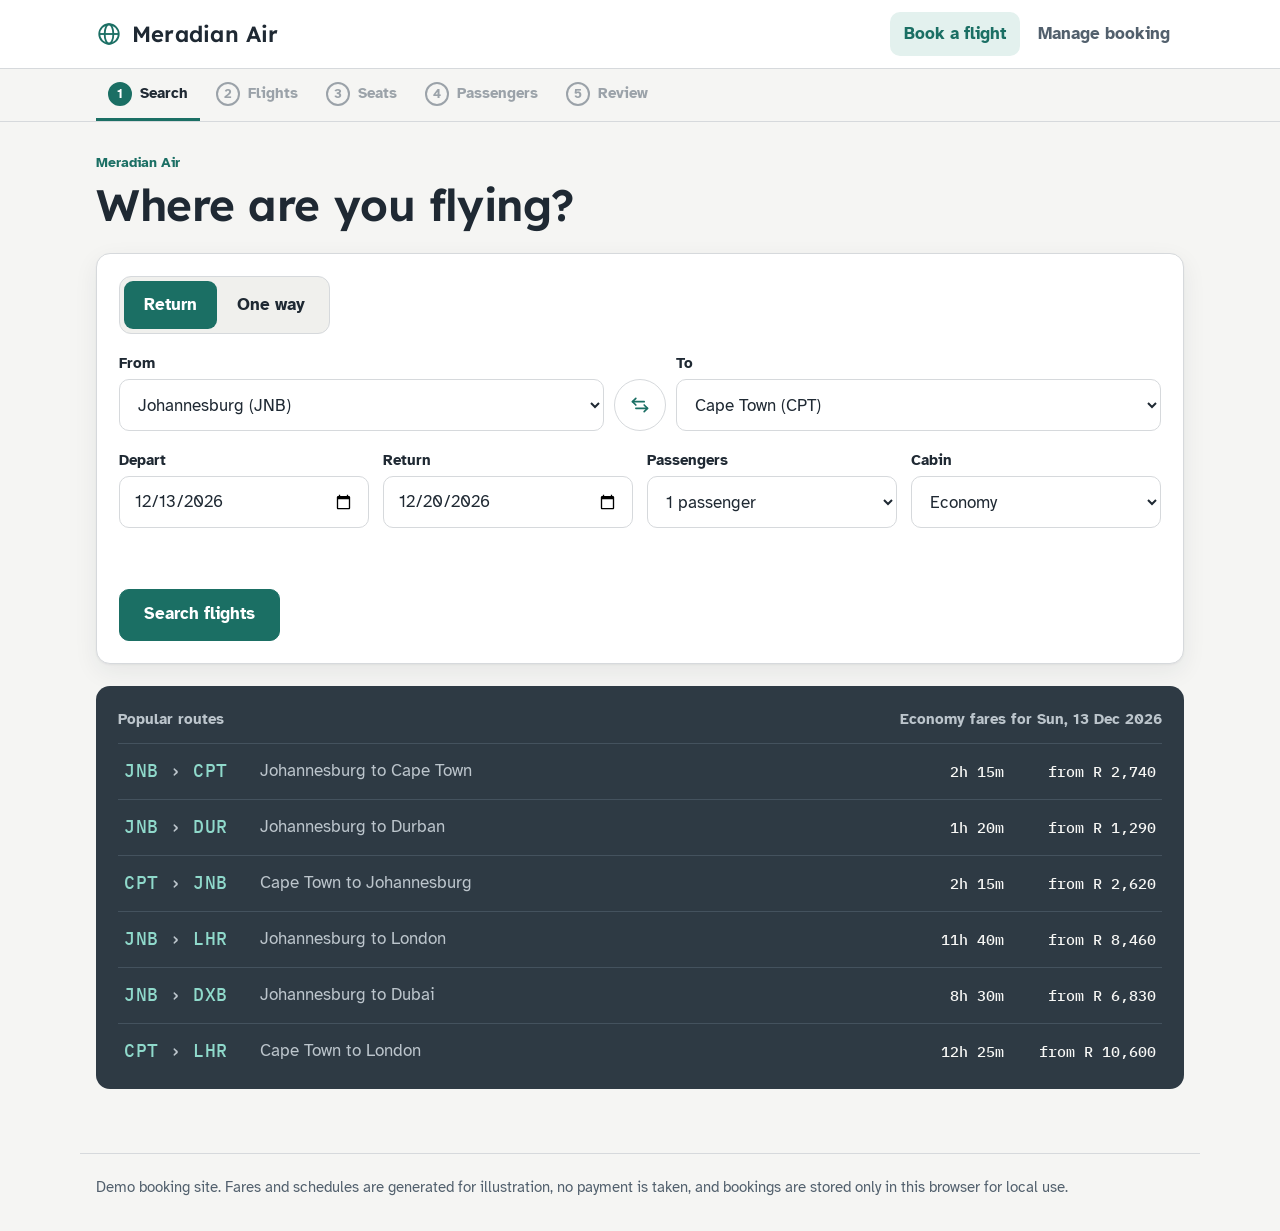
==== Flight Reservation System/index.html @ 9bd87709 "Add files via upload" ====
<!doctype html>
<html lang="en">
<head>
<meta charset="utf-8">
<meta name="viewport" content="width=device-width, initial-scale=1">
<title>Meridian Air</title>
<meta name="claude:viewport-fit-sides" content="cover">
<link rel="preconnect" href="https://fonts.googleapis.com">
<link rel="preconnect" href="https://fonts.gstatic.com" crossorigin>
<link rel="stylesheet" href="https://fonts.googleapis.com/css2?family=Atkinson+Hyperlegible:wght@400;700&family=IBM+Plex+Mono:wght@500&family=Lexend:wght@500;600&display=swap">
<link rel="stylesheet" href="style.css">
</head>
<body>

<header class="topbar">
  <div class="wrap">
    <div class="brand">
      <svg viewBox="0 0 24 24" width="26" height="26" fill="none" stroke="currentColor" stroke-width="1.7" aria-hidden="true"><circle cx="12" cy="12" r="9"/><ellipse cx="12" cy="12" rx="4" ry="9"/><path d="M3 12h18"/></svg>
      Meradian Air
    </div>
    <nav class="nav" aria-label="Main">
      <button type="button" id="nav-book" data-action="nav" data-view="search">Book a flight</button>
      <button type="button" id="nav-manage" data-action="nav" data-view="manage">Manage booking</button>
    </nav>
  </div>
</header>

<nav class="stepper" id="stepper" aria-label="Booking progress">
  <div class="wrap">
    <ol class="steps"></ol>
  </div>
</nav>

<div class="wrap">
  <div class="layout" id="layout">
    <main id="app"></main>
    <aside id="summary" aria-label="Trip summary"></aside>
  </div>
</div>

<footer class="wrap foot">
  Demo booking site. Fares and schedules are generated for illustration, no payment is taken, and bookings are stored only in this browser for local use.
</footer>

<script src="script.js"></script>
</body>
</html>
---- Flight Reservation System/style.css ----
/* Layout: a light, airy page with soft stone neutrals and one calm teal accent.
   Larger type (Atkinson Hyperlegible), generous spacing and 52px controls keep it easy for every age.
   A slate "departures board" is the only dark surface. */
:root {
  --bg: #f5f5f3;
  --surface: #ffffff;
  --surface-2: #f0f0ed;
  --ink: #1f2933;
  --muted: #52606d;
  --line: #d6d9dc;
  --accent: #1b6f64;
  --accent-ink: #ffffff;
  --accent-soft: #e3f1ee;
  --board: #2e3a44;
  --board-ink: #f7f7f5;
  --board-dim: #bcc5cc;
  --board-line: #44525e;
  --on-board: #8fd9cb;
  --fee: #c98f1a;
  --focus: #1d4ed8;
  --good: #1b7a4c;
  --bad: #b3261e;
  --seat: #ffffff;
  --seat-biz: #e3ecf1;
  --seat-taken: #e4e6e8;
  --radius: 14px;
  --radius-sm: 10px;
  --shadow: 0 1px 2px rgba(31, 41, 51, 0.05), 0 8px 24px rgba(31, 41, 51, 0.07);
  --font-display: "Lexend", "Atkinson Hyperlegible", system-ui, -apple-system, "Segoe UI", sans-serif;
  --font-body: "Atkinson Hyperlegible", system-ui, -apple-system, "Segoe UI", Roboto, sans-serif;
  --font-mono: "IBM Plex Mono", ui-monospace, Menlo, Consolas, monospace;
  color-scheme: light;
}

@media (prefers-color-scheme: dark) {
  :root:not([data-theme="light"]) {
    --bg: #181c20;
    --surface: #222830;
    --surface-2: #2a3139;
    --ink: #eceff1;
    --muted: #aab5bf;
    --line: #3b4651;
    --accent: #5cc4b1;
    --accent-ink: #0b1f1b;
    --accent-soft: #1f3a37;
    --board: #12161a;
    --board-ink: #f1f3f4;
    --board-dim: #aab5bf;
    --board-line: #2b343c;
    --on-board: #7fd6c5;
    --fee: #e0b04f;
    --focus: #8ab6ff;
    --good: #5ad39b;
    --bad: #ff8a8a;
    --seat: #2a3139;
    --seat-biz: #26414a;
    --seat-taken: #1f252b;
    --shadow: 0 1px 2px rgba(0, 0, 0, 0.3), 0 8px 24px rgba(0, 0, 0, 0.35);
    color-scheme: dark;
  }
}

:root[data-theme="dark"] {
  --bg: #181c20;
  --surface: #222830;
  --surface-2: #2a3139;
  --ink: #eceff1;
  --muted: #aab5bf;
  --line: #3b4651;
  --accent: #5cc4b1;
  --accent-ink: #0b1f1b;
  --accent-soft: #1f3a37;
  --board: #12161a;
  --board-ink: #f1f3f4;
  --board-dim: #aab5bf;
  --board-line: #2b343c;
  --on-board: #7fd6c5;
  --fee: #e0b04f;
  --focus: #8ab6ff;
  --good: #5ad39b;
  --bad: #ff8a8a;
  --seat: #2a3139;
  --seat-biz: #26414a;
  --seat-taken: #1f252b;
  --shadow: 0 1px 2px rgba(0, 0, 0, 0.3), 0 8px 24px rgba(0, 0, 0, 0.35);
  color-scheme: dark;
}

*,
*::before,
*::after {
  box-sizing: border-box;
}

html {
  -webkit-text-size-adjust: 100%;
}

body {
  margin: 0;
  background: var(--bg);
  color: var(--ink);
  font: 17px/1.55 var(--font-body);
}

[hidden] {
  display: none !important;
}

h1,
h2,
h3,
p,
dl,
dd {
  margin: 0;
}

button,
input,
select {
  font: inherit;
  color: inherit;
}

button {
  cursor: pointer;
}

:focus-visible {
  outline: 3px solid var(--focus);
  outline-offset: 2px;
}

.wrap {
  width: 100%;
  max-width: 1120px;
  margin: 0 auto;
  padding-left: max(16px, env(safe-area-inset-left, 0px));
  padding-right: max(16px, env(safe-area-inset-right, 0px));
}

/* ---------- Top bar ---------- */
.topbar {
  background: var(--surface);
  border-bottom: 1px solid var(--line);
}

.topbar .wrap {
  display: flex;
  flex-wrap: wrap;
  align-items: center;
  justify-content: space-between;
  gap: 8px 16px;
  padding-block: 12px;
}

.brand {
  display: flex;
  align-items: center;
  gap: 10px;
  font: 600 22px/1 var(--font-display);
  letter-spacing: 0.01em;
}

.brand svg {
  color: var(--accent);
}

.nav {
  display: flex;
  flex-wrap: wrap;
  gap: 4px;
}

.nav button {
  background: none;
  border: 0;
  border-radius: var(--radius-sm);
  min-height: 44px;
  padding: 0 14px;
  color: var(--muted);
  font-weight: 700;
}

.nav button:hover {
  background: var(--surface-2);
  color: var(--ink);
}

.nav button[aria-current="page"] {
  color: var(--accent);
  background: var(--accent-soft);
}

/* ---------- Stepper ---------- */
.stepper {
  border-bottom: 1px solid var(--line);
}

.steps {
  display: flex;
  gap: 4px;
  list-style: none;
  margin: 0;
  padding: 0;
  overflow-x: auto;
}

.step {
  display: flex;
  align-items: center;
  gap: 8px;
  min-height: 52px;
  background: none;
  border: 0;
  border-bottom: 3px solid transparent;
  padding: 0 12px;
  color: var(--muted);
  font-weight: 700;
  font-size: 15px;
  white-space: nowrap;
}

.step .n {
  display: grid;
  place-items: center;
  width: 24px;
  height: 24px;
  border-radius: 50%;
  border: 2px solid currentColor;
  font-size: 13px;
}

.step[aria-current="step"] {
  color: var(--ink);
  border-bottom-color: var(--accent);
}

.step[aria-current="step"] .n {
  background: var(--accent);
  border-color: var(--accent);
  color: var(--accent-ink);
}

.step:disabled {
  opacity: 0.55;
  cursor: default;
}

/* ---------- Layout ---------- */
.layout {
  display: grid;
  grid-template-columns: minmax(0, 1fr);
  gap: 28px;
  padding-block: 32px 64px;
}

.layout.with-aside {
  grid-template-columns: minmax(0, 1fr) 350px;
  align-items: start;
}

#summary {
  position: sticky;
  top: 16px;
}

@media (max-width: 900px) {
  .layout.with-aside {
    grid-template-columns: minmax(0, 1fr);
  }

  #summary {
    position: static;
  }
}

.view {
  display: grid;
  gap: 22px;
  min-width: 0;
}

.eyebrow {
  font-weight: 700;
  font-size: 14px;
  line-height: 1.3;
  color: var(--accent);
}

h1 {
  font: 600 clamp(30px, 5vw, 44px) / 1.15 var(--font-display);
  letter-spacing: -0.01em;
  text-wrap: balance;
}

h2 {
  font: 600 22px/1.2 var(--font-display);
}

h3 {
  font-size: 18px;
  font-weight: 700;
}

.page-head {
  display: grid;
  gap: 8px;
}

.sub {
  color: var(--muted);
}

.panel {
  background: var(--surface);
  border: 1px solid var(--line);
  border-radius: var(--radius);
  padding: 22px;
  min-width: 0;
}

.panel.lift {
  box-shadow: var(--shadow);
}

/* ---------- Form controls ---------- */
.field {
  display: grid;
  gap: 7px;
  min-width: 0;
}

.field > span,
.legend {
  font-size: 15px;
  font-weight: 700;
  line-height: 1.2;
  color: var(--ink);
}

.field select,
.field input {
  width: 100%;
  height: 52px;
  padding: 0 14px;
  background: var(--surface);
  border: 1.5px solid var(--line);
  border-radius: var(--radius-sm);
  min-width: 0;
}

.field select:hover,
.field input:hover:not(:disabled) {
  border-color: var(--muted);
}

.field input:disabled {
  opacity: 0.55;
  background: var(--surface-2);
}

.field input[aria-invalid="true"] {
  border-color: var(--bad);
}

.field > .err {
  font: 700 15px/1.4 var(--font-body);
  color: var(--bad);
}

.form-error {
  color: var(--bad);
  font-weight: 700;
  min-height: 1.2em;
}

.search {
  display: grid;
  gap: 20px;
}

.route {
  display: grid;
  grid-template-columns: minmax(0, 1fr) auto minmax(0, 1fr);
  gap: 10px;
  align-items: end;
}

.swap {
  width: 52px;
  height: 52px;
  display: grid;
  place-items: center;
  background: var(--surface);
  border: 1.5px solid var(--line);
  border-radius: 50%;
  color: var(--accent);
}

.swap:hover {
  border-color: var(--accent);
  background: var(--accent-soft);
}

.options {
  display: grid;
  grid-template-columns: repeat(auto-fit, minmax(160px, 1fr));
  gap: 14px;
}

@media (max-width: 560px) {
  .route {
    grid-template-columns: minmax(0, 1fr);
  }

  .swap {
    justify-self: center;
    transform: rotate(90deg);
  }
}

.seg {
  display: inline-flex;
  border: 1.5px solid var(--line);
  border-radius: 12px;
  padding: 4px;
  background: var(--surface-2);
  width: fit-content;
}

.seg label {
  position: relative;
}

.seg input {
  position: absolute;
  opacity: 0;
  inset: 0;
  margin: 0;
}

.seg span {
  display: block;
  padding: 11px 20px;
  border-radius: 9px;
  font-weight: 700;
  cursor: pointer;
}

.seg input:checked + span {
  background: var(--accent);
  color: var(--accent-ink);
}

.seg input:focus-visible + span {
  outline: 3px solid var(--focus);
  outline-offset: 2px;
}

/* ---------- Buttons ---------- */
.btn {
  display: inline-flex;
  align-items: center;
  justify-content: center;
  gap: 8px;
  min-height: 52px;
  padding: 0 24px;
  border-radius: var(--radius-sm);
  border: 1.5px solid var(--line);
  background: var(--surface);
  font-weight: 700;
}

.btn:hover:not(:disabled) {
  border-color: var(--muted);
  background: var(--surface-2);
}

.btn.primary {
  background: var(--accent);
  border-color: var(--accent);
  color: var(--accent-ink);
}

.btn.primary:hover:not(:disabled) {
  background: var(--accent);
  filter: brightness(0.92);
}

.btn.danger {
  color: var(--bad);
  border-color: var(--bad);
}

.btn:disabled {
  opacity: 0.5;
  cursor: not-allowed;
}

.btn.small {
  min-height: 44px;
  padding: 0 18px;
  font-size: 16px;
}

.actions {
  display: flex;
  flex-wrap: wrap;
  gap: 12px;
  align-items: center;
}

.actions .spacer {
  flex: 1;
}

/* ---------- Departures board ---------- */
.board {
  background: var(--board);
  color: var(--board-ink);
  border-radius: var(--radius);
  padding: 22px 22px 10px;
}

.board-head {
  display: flex;
  flex-wrap: wrap;
  justify-content: space-between;
  gap: 4px 16px;
  padding-bottom: 12px;
  font-size: 15px;
  font-weight: 700;
  color: var(--board-dim);
}

.board-row {
  display: grid;
  grid-template-columns: 124px minmax(0, 1fr) 84px 140px;
  gap: 12px;
  align-items: center;
  width: 100%;
  min-height: 56px;
  padding: 12px 6px;
  background: none;
  border: 0;
  border-top: 1px solid var(--board-line);
  text-align: left;
  color: inherit;
}

.board-row:hover {
  background: var(--board-line);
}

.b-code {
  font: 500 18px/1 var(--font-mono);
  color: var(--on-board);
  letter-spacing: 0.03em;
}

.b-code i {
  font-style: normal;
  color: var(--board-dim);
}

.b-dur,
.b-price {
  font: 500 15px/1 var(--font-mono);
  text-align: right;
  font-variant-numeric: tabular-nums;
}

.b-name {
  color: var(--board-dim);
  min-width: 0;
}

@media (max-width: 640px) {
  .board-row {
    grid-template-columns: minmax(0, 1fr) auto;
    row-gap: 4px;
  }

  .b-name {
    grid-column: 1 / -1;
    grid-row: 2;
  }

  .b-dur {
    display: none;
  }
}

/* ---------- Flight results ---------- */
.toolbar {
  display: flex;
  flex-wrap: wrap;
  align-items: end;
  gap: 14px 24px;
}

.toolbar .field {
  min-width: 200px;
}

.check {
  display: flex;
  align-items: center;
  gap: 10px;
  min-height: 52px;
  font-weight: 700;
}

.check input {
  width: 22px;
  height: 22px;
  accent-color: var(--accent);
}

.flights {
  display: grid;
  gap: 14px;
}

.flight {
  display: grid;
  grid-template-columns: minmax(0, 1fr) auto;
  grid-template-areas:
    "times buy"
    "meta buy";
  gap: 12px 28px;
  align-items: center;
  background: var(--surface);
  border: 1px solid var(--line);
  border-radius: var(--radius);
  padding: 20px 22px;
}

.f-times {
  grid-area: times;
  display: grid;
  grid-template-columns: auto minmax(90px, 1fr) auto;
  gap: 18px;
  align-items: center;
}

.f-end {
  display: grid;
  gap: 4px;
}

.time {
  font: 500 28px/1 var(--font-mono);
  font-variant-numeric: tabular-nums;
}

.time sup {
  font-size: 13px;
  color: var(--bad);
  margin-left: 2px;
}

.iata {
  font: 500 14px/1 var(--font-mono);
  letter-spacing: 0.08em;
  color: var(--muted);
}

.f-track {
  display: grid;
  gap: 6px;
  text-align: center;
  font-size: 15px;
  color: var(--muted);
}

.f-track .line {
  height: 2px;
  background: var(--line);
  position: relative;
}

.f-track .line::after {
  content: "";
  position: absolute;
  right: 0;
  top: -4px;
  width: 10px;
  height: 10px;
  border-radius: 50%;
  background: var(--accent);
}

.f-meta {
  grid-area: meta;
  display: flex;
  flex-wrap: wrap;
  gap: 6px 14px;
  align-items: center;
  font-size: 15px;
  color: var(--muted);
}

.tag {
  display: inline-block;
  padding: 3px 12px;
  border-radius: 99px;
  font-size: 14px;
  font-weight: 700;
  line-height: 1.4;
  background: var(--accent-soft);
  color: var(--accent);
}

.f-buy {
  grid-area: buy;
  display: grid;
  gap: 10px;
  justify-items: end;
}

.price {
  display: grid;
  justify-items: end;
}

.price b {
  font: 500 24px/1.1 var(--font-mono);
  font-variant-numeric: tabular-nums;
}

.price span {
  font-size: 14px;
  color: var(--muted);
}

@media (max-width: 640px) {
  .flight {
    grid-template-columns: minmax(0, 1fr);
    grid-template-areas:
      "times"
      "meta"
      "buy";
  }

  .f-buy {
    grid-auto-flow: column;
    justify-content: space-between;
    align-items: center;
    justify-items: stretch;
  }

  .f-buy .price {
    justify-items: start;
  }
}

.empty {
  text-align: center;
  display: grid;
  gap: 14px;
  justify-items: center;
  padding: 40px 20px;
  color: var(--muted);
}

/* ---------- Summary aside ---------- */
.summary {
  display: grid;
  gap: 18px;
}

.s-leg {
  display: grid;
  gap: 2px;
  padding-bottom: 16px;
  border-bottom: 1px solid var(--line);
}

.s-route {
  font: 600 22px/1.2 var(--font-display);
}

.s-route i {
  font-style: normal;
  color: var(--accent);
}

.s-line {
  color: var(--muted);
  font-size: 15px;
}

.rows {
  display: grid;
  gap: 10px;
}

.rows > div {
  display: flex;
  justify-content: space-between;
  gap: 12px;
}

.rows dt {
  color: var(--muted);
}

.rows dd {
  font-family: var(--font-mono);
  font-variant-numeric: tabular-nums;
}

.rows .total {
  padding-top: 12px;
  border-top: 1px solid var(--line);
  font-weight: 700;
}

.rows .total dt {
  color: var(--ink);
}

.rows .total dd {
  font-size: 20px;
}

/* ---------- Seat selection ---------- */
.tabs {
  display: flex;
  flex-wrap: wrap;
  gap: 10px;
}

.chip {
  display: grid;
  gap: 2px;
  min-height: 56px;
  text-align: left;
  padding: 9px 16px;
  border: 1.5px solid var(--line);
  border-radius: 12px;
  background: var(--surface);
}

.chip small {
  font-size: 14px;
  font-weight: 700;
  line-height: 1.2;
  color: var(--muted);
}

.chip b {
  font: 500 16px/1.2 var(--font-mono);
}

.chip:hover {
  border-color: var(--muted);
}

.chip[aria-pressed="true"] {
  border-color: var(--accent);
  background: var(--accent-soft);
  box-shadow: inset 0 0 0 1px var(--accent);
}

.legend-row {
  display: flex;
  flex-wrap: wrap;
  gap: 8px 20px;
  font-size: 15px;
  color: var(--muted);
}

.legend-row span {
  display: inline-flex;
  align-items: center;
  gap: 8px;
}

.legend-row .sw {
  display: inline-block;
  width: 20px;
  height: 18px;
  border: 1.5px solid var(--line);
  border-radius: 5px 5px 3px 3px;
  background: var(--seat);
}

.sw.sel {
  background: var(--accent);
  border-color: var(--accent);
}

.sw.taken {
  background-color: var(--seat-taken);
  background-image: repeating-linear-gradient(135deg, var(--line) 0 2px, transparent 2px 5px);
}

.sw.fee {
  box-shadow: inset 0 -4px 0 var(--fee);
}

.fuselage {
  width: 100%;
  max-width: 420px;
  margin: 0 auto;
  padding: 48px 16px 30px;
  border: 2px solid var(--line);
  border-radius: 150px 150px 28px 28px / 116px 116px 28px 28px;
  background: var(--surface-2);
  display: grid;
  gap: 7px;
  justify-items: center;
}

.cabin-tag,
.exit-tag {
  font-size: 14px;
  font-weight: 700;
  line-height: 1;
  color: var(--muted);
  padding: 12px 0 6px;
}

.exit-tag {
  color: var(--bad);
  padding: 10px 0 2px;
}

.srow {
  display: grid;
  grid-template-columns: repeat(3, 42px) 34px repeat(3, 42px);
  gap: 7px;
  align-items: center;
}

.srow.biz {
  grid-template-columns: repeat(2, 58px) 34px repeat(2, 58px);
}

.rownum {
  text-align: center;
  font: 500 13px/1 var(--font-mono);
  color: var(--muted);
}

.seat {
  width: 100%;
  height: 40px;
  padding: 0;
  border: 1.5px solid var(--muted);
  border-radius: 8px 8px 4px 4px;
  background: var(--seat);
  color: var(--ink);
  font: 500 13px/1 var(--font-mono);
}

.seat.biz {
  height: 48px;
  background: var(--seat-biz);
}

.seat.fee {
  box-shadow: inset 0 -4px 0 var(--fee);
}

.seat:hover:not(:disabled):not([aria-disabled="true"]) {
  border-color: var(--accent);
  border-width: 2.5px;
}

.seat.taken {
  border-color: var(--line);
  background-color: var(--seat-taken);
  background-image: repeating-linear-gradient(135deg, var(--line) 0 2px, transparent 2px 6px);
  cursor: not-allowed;
}

.seat.off {
  opacity: 0.4;
  border-color: var(--line);
  cursor: not-allowed;
}

.seat.sel-me {
  background: var(--accent);
  border-color: var(--accent);
  color: var(--accent-ink);
  font-weight: 700;
  box-shadow: none;
}

.seat.sel-other {
  background: var(--board);
  border-color: var(--board);
  color: var(--board-ink);
  box-shadow: none;
  cursor: default;
}

/* ---------- Passenger form ---------- */
.p-block {
  display: grid;
  gap: 16px;
}

.grid-2 {
  display: grid;
  grid-template-columns: repeat(auto-fit, minmax(220px, 1fr));
  gap: 16px;
}

.note {
  font-size: 15px;
  color: var(--muted);
}

/* ---------- Review ---------- */
.review-legs {
  display: grid;
  gap: 22px;
}

.r-leg {
  display: grid;
  gap: 10px;
}

.table-wrap {
  overflow-x: auto;
}

table {
  width: 100%;
  border-collapse: collapse;
}

th,
td {
  text-align: left;
  padding: 10px 14px 10px 0;
  border-bottom: 1px solid var(--line);
  white-space: nowrap;
}

th {
  font-size: 14px;
  font-weight: 700;
  color: var(--muted);
}

td.mono {
  font-family: var(--font-mono);
}

/* ---------- Confirmation, boarding passes ---------- */
.confirm-head {
  background: var(--board);
  color: var(--board-ink);
  border-radius: var(--radius);
  padding: 28px;
  display: grid;
  gap: 12px;
}

.confirm-head .eyebrow {
  color: var(--on-board);
}

.confirm-head .btn {
  background: transparent;
  border-color: var(--board-dim);
  color: var(--board-ink);
}

.confirm-head .btn:hover:not(:disabled) {
  background: var(--board-line);
  border-color: var(--board-ink);
}

.confirm-head .btn.primary {
  background: var(--accent);
  border-color: var(--accent);
  color: var(--accent-ink);
}

.pnr {
  font: 500 clamp(36px, 8vw, 56px) / 1 var(--font-mono);
  letter-spacing: 0.16em;
  color: var(--on-board);
  user-select: all;
}

.pill {
  display: inline-block;
  width: fit-content;
  padding: 3px 12px;
  border-radius: 99px;
  font-size: 14px;
  font-weight: 700;
  line-height: 1.4;
  text-transform: capitalize;
  border: 1.5px solid currentColor;
}

.pill.ok {
  color: var(--good);
}

.pill.bad {
  color: var(--bad);
}

.passes {
  display: grid;
  gap: 18px;
}

.pass {
  display: grid;
  grid-template-columns: minmax(0, 1fr) 190px;
  background: var(--surface);
  border: 1px solid var(--line);
  border-radius: var(--radius);
  overflow: hidden;
}

.pass.void {
  opacity: 0.6;
}

.pass-main {
  display: grid;
  gap: 18px;
  padding: 0 0 20px;
  min-width: 0;
}

.pass-top {
  display: flex;
  justify-content: space-between;
  gap: 12px;
  padding: 12px 22px;
  background: var(--board);
  color: var(--board-ink);
  font-size: 15px;
  font-weight: 700;
}

.pass-route {
  display: flex;
  align-items: center;
  gap: 16px;
  padding: 0 22px;
}

.pass-route > div {
  display: grid;
  min-width: 0;
}

.pass-route .code {
  font: 600 clamp(36px, 8vw, 48px) / 1 var(--font-display);
  letter-spacing: 0.02em;
}

.pass-route span {
  font-size: 15px;
  color: var(--muted);
}

.pass-route svg {
  flex: none;
  color: var(--accent);
}

.pass-grid {
  display: grid;
  grid-template-columns: repeat(auto-fit, minmax(120px, 1fr));
  gap: 14px 18px;
  padding: 0 22px;
}

.pass-grid div {
  display: grid;
  gap: 2px;
  min-width: 0;
}

.pass-grid dt {
  font-size: 14px;
  font-weight: 700;
  line-height: 1.2;
  color: var(--muted);
}

.pass-grid dd {
  font: 500 16px/1.3 var(--font-mono);
  overflow-wrap: anywhere;
}

.pass-stub {
  display: grid;
  align-content: space-between;
  gap: 16px;
  padding: 20px;
  border-left: 2px dashed var(--line);
  background: var(--surface-2);
}

.stub-seat {
  display: grid;
  gap: 2px;
}

.stub-seat b {
  font: 600 46px/1 var(--font-display);
  color: var(--accent);
}

.stub-seat small,
.stub-pnr {
  font: 700 14px/1.2 var(--font-body);
  color: var(--muted);
}

.stub-pnr {
  font-family: var(--font-mono);
  font-weight: 500;
  letter-spacing: 0.12em;
}

.barcode {
  display: flex;
  align-items: stretch;
  height: 46px;
  overflow: hidden;
}

.barcode i {
  display: block;
  flex: none;
  background: var(--ink);
}

@media (max-width: 640px) {
  .pass {
    grid-template-columns: minmax(0, 1fr);
  }

  .pass-stub {
    border-left: 0;
    border-top: 2px dashed var(--line);
    grid-template-columns: auto 1fr;
    align-items: center;
  }
}

.booking-list {
  display: grid;
}

.booking-row {
  display: grid;
  grid-template-columns: 120px minmax(0, 1fr) auto auto;
  gap: 14px;
  align-items: center;
  padding: 14px 0;
  border-top: 1px solid var(--line);
}

.booking-row:first-child {
  border-top: 0;
}

.booking-row .mono {
  font-family: var(--font-mono);
  font-weight: 500;
}

@media (max-width: 640px) {
  .booking-row {
    grid-template-columns: minmax(0, 1fr) auto;
  }
}

.foot {
  border-top: 1px solid var(--line);
  padding-block: 22px 32px;
  color: var(--muted);
  font-size: 15px;
}

@media (prefers-reduced-motion: reduce) {
  * {
    transition: none !important;
    animation: none !important;
    scroll-behavior: auto !important;
  }
}
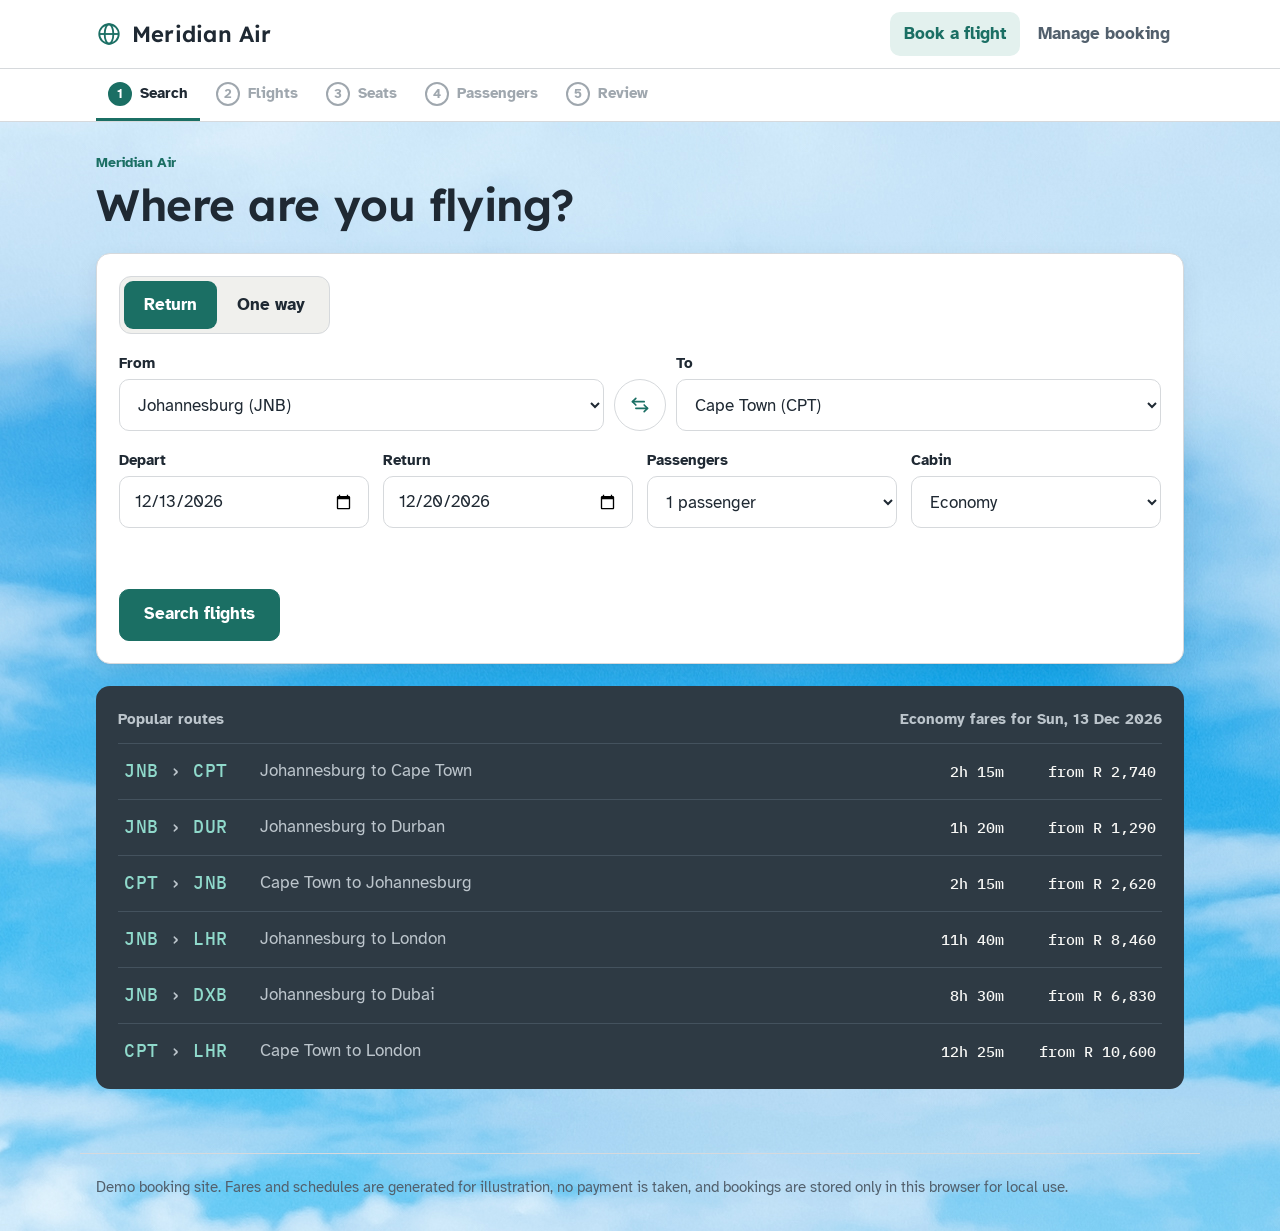
==== commit bdcb0f29: "Add files via upload" ====
--- a/Flight Reservation System/index.html
+++ b/Flight Reservation System/index.html
@@ -4,19 +4,19 @@
 <meta charset="utf-8">
 <meta name="viewport" content="width=device-width, initial-scale=1">
 <title>Meridian Air</title>
-<meta name="claude:viewport-fit-sides" content="cover">
+<meta name="viewport-fit-sides" content="cover">
 <link rel="preconnect" href="https://fonts.googleapis.com">
 <link rel="preconnect" href="https://fonts.gstatic.com" crossorigin>
 <link rel="stylesheet" href="https://fonts.googleapis.com/css2?family=Atkinson+Hyperlegible:wght@400;700&family=IBM+Plex+Mono:wght@500&family=Lexend:wght@500;600&display=swap">
 <link rel="stylesheet" href="style.css">
 </head>
-<body>
+<body background="background2.jpg">
 
 <header class="topbar">
   <div class="wrap">
     <div class="brand">
       <svg viewBox="0 0 24 24" width="26" height="26" fill="none" stroke="currentColor" stroke-width="1.7" aria-hidden="true"><circle cx="12" cy="12" r="9"/><ellipse cx="12" cy="12" rx="4" ry="9"/><path d="M3 12h18"/></svg>
-      Meradian Air
+      Meridian Air
     </div>
     <nav class="nav" aria-label="Main">
       <button type="button" id="nav-book" data-action="nav" data-view="search">Book a flight</button>
--- a/Flight Reservation System/style.css
+++ b/Flight Reservation System/style.css
@@ -23,6 +23,7 @@
   --seat: #ffffff;
   --seat-biz: #e3ecf1;
   --seat-taken: #e4e6e8;
+  --veil: linear-gradient(rgba(245, 245, 243, 0.5), rgba(245, 245, 243, 0.78));
   --radius: 14px;
   --radius-sm: 10px;
   --shadow: 0 1px 2px rgba(31, 41, 51, 0.05), 0 8px 24px rgba(31, 41, 51, 0.07);
@@ -55,6 +56,7 @@
     --seat: #2a3139;
     --seat-biz: #26414a;
     --seat-taken: #1f252b;
+    --veil: linear-gradient(rgba(24, 28, 32, 0.78), rgba(24, 28, 32, 0.88));
     --shadow: 0 1px 2px rgba(0, 0, 0, 0.3), 0 8px 24px rgba(0, 0, 0, 0.35);
     color-scheme: dark;
   }
@@ -82,6 +84,7 @@
   --seat: #2a3139;
   --seat-biz: #26414a;
   --seat-taken: #1f252b;
+  --veil: linear-gradient(rgba(24, 28, 32, 0.78), rgba(24, 28, 32, 0.88));
   --shadow: 0 1px 2px rgba(0, 0, 0, 0.3), 0 8px 24px rgba(0, 0, 0, 0.35);
   color-scheme: dark;
 }
@@ -98,10 +101,10 @@
 
 body {
   margin: 0;
-  background: var(--bg);
   color: var(--ink);
   font: 17px/1.55 var(--font-body);
 }
+
 
 [hidden] {
   display: none !important;
@@ -195,6 +198,7 @@
 
 /* ---------- Stepper ---------- */
 .stepper {
+  background: var(--surface);
   border-bottom: 1px solid var(--line);
 }
 
